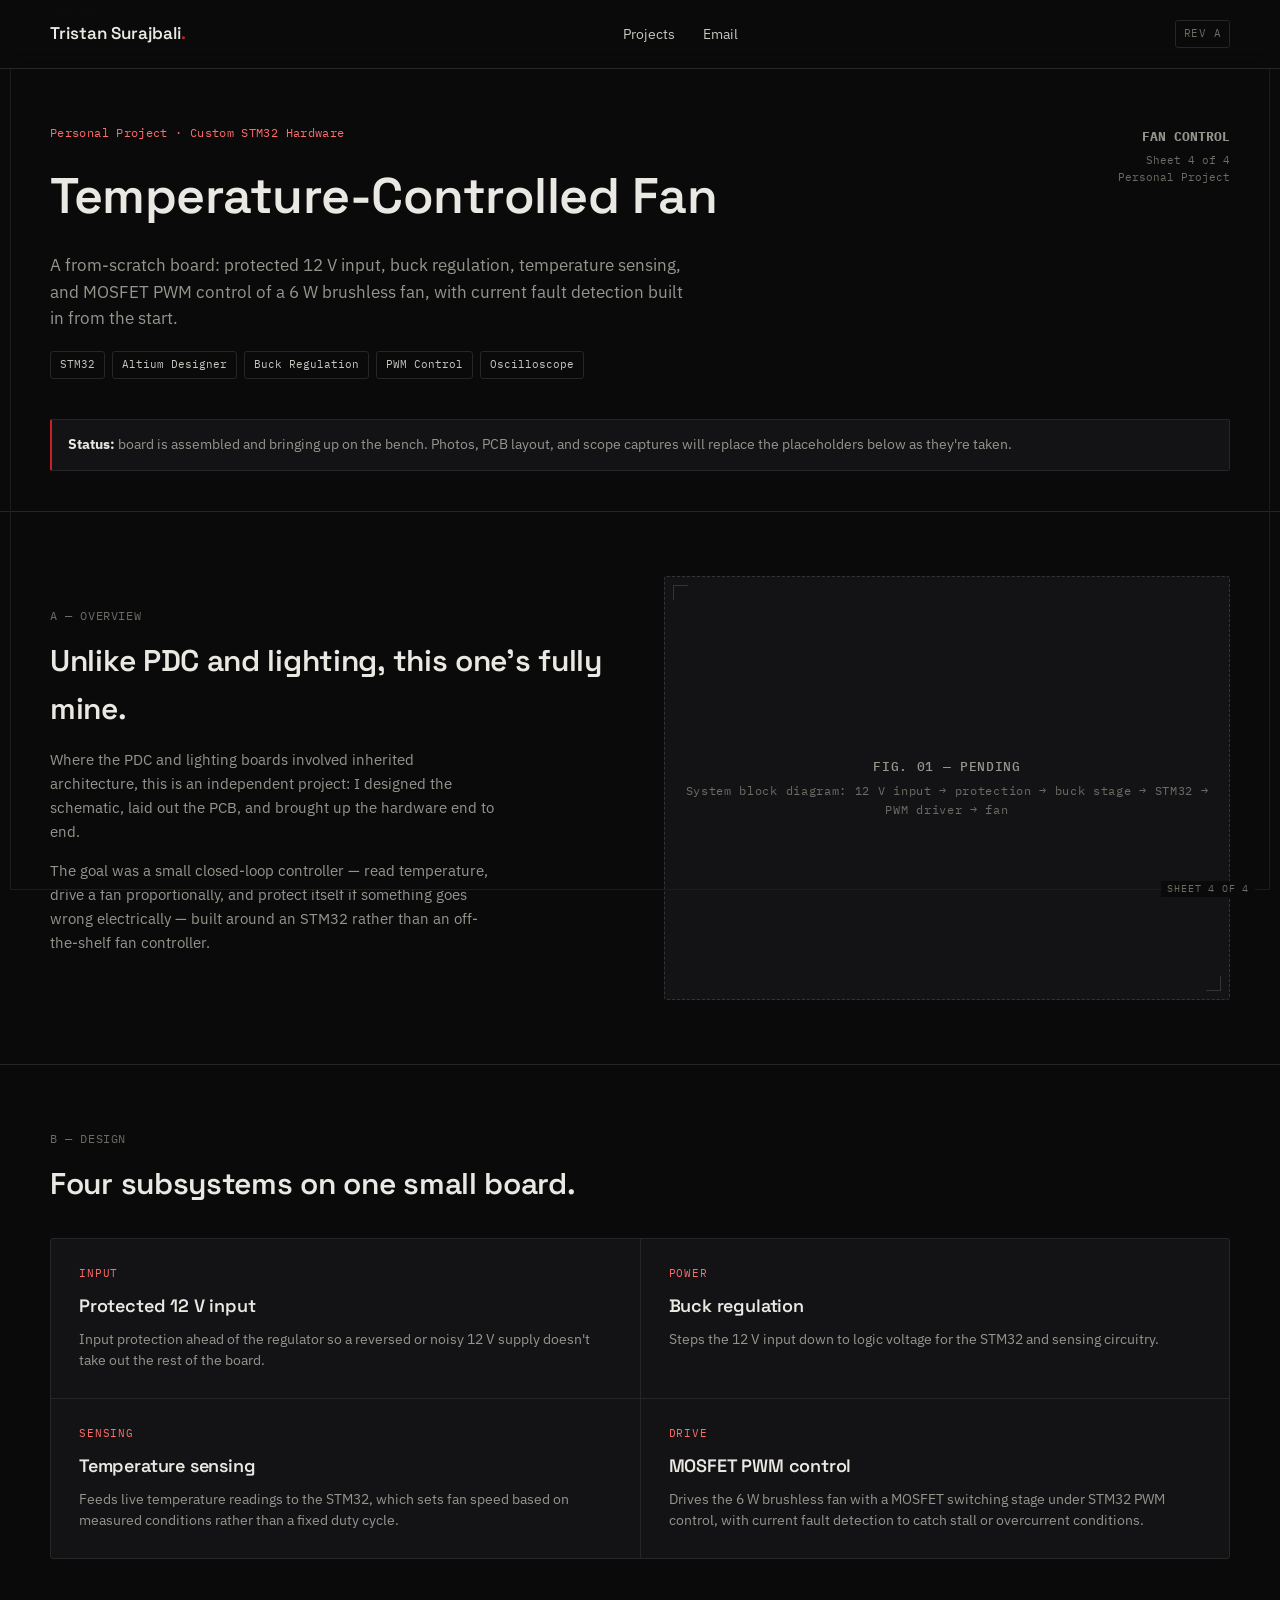
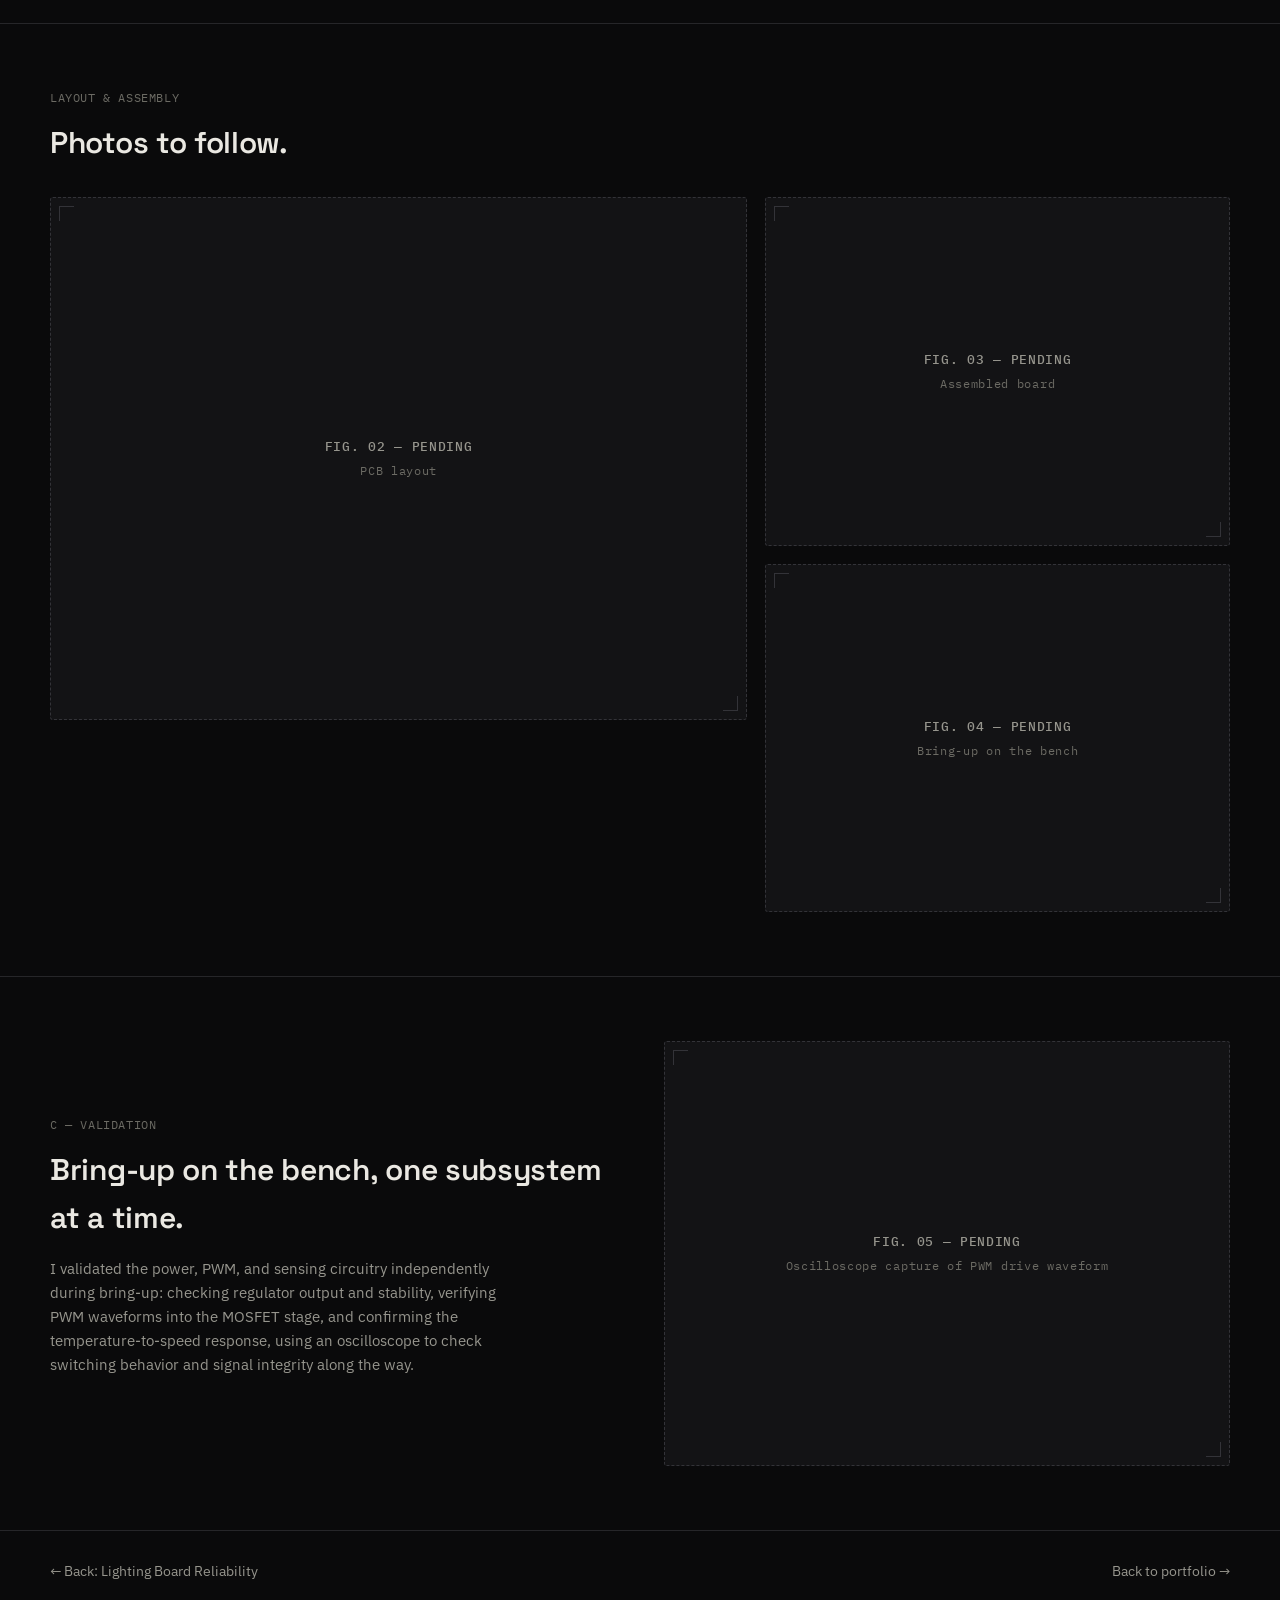
==== fan.html @ f3c8b590 "Add files via upload" ====
<!doctype html>
<html lang="en">
<head>
<meta charset="utf-8" />
<meta name="viewport" content="width=device-width,initial-scale=1" />
<meta name="description" content="Temperature-Controlled Fan — custom STM32 hardware project by Tristan Surajbali." />
<title>Temperature-Controlled Fan | Tristan Surajbali</title>
<link rel="preconnect" href="https://fonts.googleapis.com">
<link rel="preconnect" href="https://fonts.gstatic.com" crossorigin>
<link href="https://fonts.googleapis.com/css2?family=Space+Grotesk:wght@500;600;700&family=IBM+Plex+Sans:wght@400;500;600&family=IBM+Plex+Mono:wght@400;500&display=swap" rel="stylesheet">
<link rel="stylesheet" href="styles.css" />
</head>
<body>
  <div class="sheet-frame"><span class="tick-tl">TS-PORTFOLIO</span><span class="tick-br">SHEET 4 OF 4</span></div>

  <nav class="nav">
    <div class="container nav-inner">
      <a class="brand" href="index.html">Tristan Surajbali<span class="dot">.</span></a>
      <div class="nav-links">
        <a href="index.html#projects">Projects</a>
        <a href="mailto:tsurajbali@wisc.edu">Email</a>
      </div>
      <div class="nav-rev">REV&nbsp;A</div>
    </div>
  </nav>

  <header class="project-hero">
    <div class="container">
      <div class="ph-top">
        <div>
          <div class="ph-eyebrow">Personal Project &middot; Custom STM32 Hardware</div>
          <h1>Temperature-Controlled Fan</h1>
          <p class="lede">A from-scratch board: protected 12&nbsp;V input, buck regulation, temperature sensing, and MOSFET PWM control of a 6&nbsp;W brushless fan, with current fault detection built in from the start.</p>
          <div class="pt-tags" style="margin-top:20px;">
            <span class="chip">STM32</span>
            <span class="chip">Altium Designer</span>
            <span class="chip">Buck Regulation</span>
            <span class="chip">PWM Control</span>
            <span class="chip">Oscilloscope</span>
          </div>
        </div>
        <div class="sheet-tag"><strong>FAN CONTROL</strong>Sheet 4 of 4<br>Personal Project</div>
      </div>
      <div class="notice" style="margin: 0 0 40px;"><strong>Status:</strong> board is assembled and bringing up on the bench. Photos, PCB layout, and scope captures will replace the placeholders below as they're taken.</div>
    </div>
  </header>

  <main>
    <!-- Overview -->
    <section class="pd-section">
      <div class="container pd-grid">
        <div class="pd-copy">
          <div class="pd-num">A &mdash; OVERVIEW</div>
          <h2>Unlike PDC and lighting, this one's fully mine.</h2>
          <p>Where the PDC and lighting boards involved inherited architecture, this is an independent project: I designed the schematic, laid out the PCB, and brought up the hardware end to end.</p>
          <p>The goal was a small closed-loop controller &mdash; read temperature, drive a fan proportionally, and protect itself if something goes wrong electrically &mdash; built around an STM32 rather than an off-the-shelf fan controller.</p>
        </div>
        <div class="pd-figure pending">
          <div class="pending-inner"><strong>FIG. 01 &mdash; PENDING</strong>System block diagram: 12&nbsp;V input &rarr; protection &rarr; buck stage &rarr; STM32 &rarr; PWM driver &rarr; fan</div>
        </div>
      </div>
    </section>

    <!-- Design -->
    <section class="pd-section">
      <div class="container">
        <div class="pd-num">B &mdash; DESIGN</div>
        <h2 style="font-size:clamp(22px,3vw,30px); max-width:640px; margin-bottom:30px;">Four subsystems on one small board.</h2>
        <div class="feature-grid">
          <div class="feature-cell">
            <div class="fc-tag">INPUT</div>
            <h3>Protected 12&nbsp;V input</h3>
            <p>Input protection ahead of the regulator so a reversed or noisy 12&nbsp;V supply doesn't take out the rest of the board.</p>
          </div>
          <div class="feature-cell">
            <div class="fc-tag">POWER</div>
            <h3>Buck regulation</h3>
            <p>Steps the 12&nbsp;V input down to logic voltage for the STM32 and sensing circuitry.</p>
          </div>
          <div class="feature-cell">
            <div class="fc-tag">SENSING</div>
            <h3>Temperature sensing</h3>
            <p>Feeds live temperature readings to the STM32, which sets fan speed based on measured conditions rather than a fixed duty cycle.</p>
          </div>
          <div class="feature-cell">
            <div class="fc-tag">DRIVE</div>
            <h3>MOSFET PWM control</h3>
            <p>Drives the 6&nbsp;W brushless fan with a MOSFET switching stage under STM32 PWM control, with current fault detection to catch stall or overcurrent conditions.</p>
          </div>
        </div>
      </div>
    </section>

    <!-- Layout placeholder gallery -->
    <section class="pd-section">
      <div class="container">
        <div class="pd-num">LAYOUT &amp; ASSEMBLY</div>
        <h2 style="font-size:clamp(22px,3vw,30px); max-width:640px; margin-bottom:30px;">Photos to follow.</h2>
        <div class="gallery">
          <div class="pd-figure pending"><div class="pending-inner"><strong>FIG. 02 &mdash; PENDING</strong>PCB layout</div></div>
          <div class="gallery-stack">
            <div class="pd-figure pending"><div class="pending-inner"><strong>FIG. 03 &mdash; PENDING</strong>Assembled board</div></div>
            <div class="pd-figure pending"><div class="pending-inner"><strong>FIG. 04 &mdash; PENDING</strong>Bring-up on the bench</div></div>
          </div>
        </div>
      </div>
    </section>

    <!-- Validation -->
    <section class="pd-section">
      <div class="container pd-grid reverse">
        <div class="pd-copy">
          <div class="pd-num">C &mdash; VALIDATION</div>
          <h2>Bring-up on the bench, one subsystem at a time.</h2>
          <p>I validated the power, PWM, and sensing circuitry independently during bring-up: checking regulator output and stability, verifying PWM waveforms into the MOSFET stage, and confirming the temperature-to-speed response, using an oscilloscope to check switching behavior and signal integrity along the way.</p>
        </div>
        <div class="pd-figure pending">
          <div class="pending-inner"><strong>FIG. 05 &mdash; PENDING</strong>Oscilloscope capture of PWM drive waveform</div>
        </div>
      </div>
    </section>
  </main>

  <div class="container">
    <div class="pd-nav">
      <a href="lighting.html">&larr; Back: Lighting Board Reliability</a>
      <a href="index.html">Back to portfolio &rarr;</a>
    </div>
  </div>

  <div class="modal" aria-hidden="true"><button aria-label="Close">&times;</button><img alt="" /></div>
  <script src="script.js"></script>
</body>
</html>
---- styles.css ----
/* ==========================================================================
   Tristan Surajbali — EE Portfolio
   Design language: dark technical documentation, borrowing structural
   conventions from real Altium schematic sheets (title blocks, sheet
   numbers, coordinate grids, spec tables) rather than generic SaaS chrome.
   ========================================================================== */

:root {
  --bg: #0a0a0b;
  --panel: #131315;
  --panel-2: #0f0f11;
  --raised: #17181b;
  --ink: #eae8e2;
  --muted: #96958d;
  --muted-2: #6c6b64;
  --line: #262629;
  --line-soft: #1c1c1f;
  --accent: #c8202a;
  --accent-ink: #ff6b6b;
  --accent-dim: rgba(200, 32, 42, 0.12);
  --max: 1180px;
  --gutter: 44px;
  --radius: 3px;
}

* { box-sizing: border-box; }
html { scroll-behavior: smooth; }
body {
  margin: 0;
  background: var(--bg);
  color: var(--ink);
  font-family: "IBM Plex Sans", ui-sans-serif, system-ui, sans-serif;
  line-height: 1.6;
  font-size: 16px;
  -webkit-font-smoothing: antialiased;
}
a { color: inherit; text-decoration: none; }
img { display: block; max-width: 100%; }
::selection { background: var(--accent); color: #fff; }

h1, h2, h3 {
  font-family: "Space Grotesk", "IBM Plex Sans", sans-serif;
  font-weight: 600;
  letter-spacing: -0.01em;
  margin: 0;
}

.mono {
  font-family: "IBM Plex Mono", ui-monospace, monospace;
}

.container { width: min(var(--max), calc(100% - var(--gutter) * 2)); margin: 0 auto; }

:focus-visible { outline: 2px solid var(--accent-ink); outline-offset: 3px; }

/* -------------------------------------------------------------------------
   Sheet frame — thin outer border with coordinate ticks, echoing the
   border/zone markers on a real drawing sheet. Decorative, desktop only.
   ------------------------------------------------------------------------- */
.sheet-frame { display: none; }
@media (min-width: 1000px) {
  .sheet-frame {
    display: block;
    position: fixed;
    inset: 10px;
    border: 1px solid var(--line-soft);
    pointer-events: none;
    z-index: 1;
  }
  .sheet-frame span {
    position: absolute;
    font-family: "IBM Plex Mono", monospace;
    font-size: 10px;
    color: var(--muted-2);
    letter-spacing: 0.08em;
  }
  .sheet-frame .tick-tl { top: -8px; left: 14px; background: var(--bg); padding: 0 6px; }
  .sheet-frame .tick-br { bottom: -8px; right: 14px; background: var(--bg); padding: 0 6px; }
}

/* -------------------------------------------------------------------------
   Nav
   ------------------------------------------------------------------------- */
.nav {
  position: sticky; top: 0; z-index: 40;
  background: rgba(10, 10, 11, 0.9);
  backdrop-filter: blur(10px);
  border-bottom: 1px solid var(--line);
}
.nav-inner { height: 68px; display: flex; align-items: center; justify-content: space-between; gap: 20px; }
.brand { font-family: "Space Grotesk", sans-serif; font-weight: 600; font-size: 17px; }
.brand .dot { color: var(--accent); }
.nav-links { display: flex; align-items: center; gap: 28px; font-size: 14px; color: #c7c6c0; }
.nav-links a { transition: color .15s ease; }
.nav-links a:hover { color: #fff; }
.nav-rev {
  font-family: "IBM Plex Mono", monospace;
  font-size: 11px;
  color: var(--muted-2);
  border: 1px solid var(--line);
  padding: 4px 8px;
  border-radius: var(--radius);
  letter-spacing: 0.04em;
}

/* -------------------------------------------------------------------------
   Hero — figure-box treatment instead of full-bleed gradient photo
   ------------------------------------------------------------------------- */
.hero { padding: 64px 0 0; border-bottom: 1px solid var(--line); position: relative; }
.hero-grid { display: grid; grid-template-columns: 1.05fr 0.95fr; gap: 56px; align-items: center; padding-bottom: 56px; }
.kicker {
  font-family: "IBM Plex Mono", monospace;
  font-size: 12.5px;
  color: var(--accent-ink);
  letter-spacing: 0.03em;
  margin-bottom: 18px;
}
.kicker span { color: var(--muted-2); }
.hero h1 { font-size: clamp(38px, 4.6vw, 58px); line-height: 1.05; margin-bottom: 20px; }
.hero-lede { color: var(--muted); font-size: 17px; max-width: 480px; margin: 0 0 30px; }
.actions { display: flex; flex-wrap: wrap; gap: 10px; }
.btn {
  display: inline-flex; align-items: center; gap: 8px;
  padding: 11px 18px; font-size: 13.5px; font-weight: 500;
  border: 1px solid var(--line); border-radius: var(--radius);
  background: transparent; color: var(--ink);
  transition: border-color .15s ease, background .15s ease;
  font-family: "IBM Plex Sans", sans-serif;
}
.btn:hover { border-color: #45454a; background: var(--raised); }
.btn.primary { background: var(--ink); color: #0a0a0b; border-color: var(--ink); }
.btn.primary:hover { background: #fff; border-color: #fff; }
.btn.accent { border-color: rgba(200,32,42,0.5); color: var(--accent-ink); }
.btn.accent:hover { background: var(--accent-dim); border-color: var(--accent); }

.figure-box { border: 1px solid var(--line); border-radius: var(--radius); overflow: hidden; background: var(--panel); }
.figure-box img { width: 100%; height: 100%; object-fit: cover; aspect-ratio: 4/5; }
.figure-cap {
  display: flex; justify-content: space-between; gap: 12px;
  padding: 10px 14px; border-top: 1px solid var(--line);
  font-family: "IBM Plex Mono", monospace; font-size: 11px; color: var(--muted-2);
}

/* Title-block strip — mirrors the title block on the schematic sheets */
.titleblock {
  border-top: 1px solid var(--line);
  display: grid;
  grid-template-columns: repeat(4, 1fr);
}
.tb-cell { padding: 20px var(--gutter); border-right: 1px solid var(--line); }
.tb-cell:last-child { border-right: none; }
.tb-label {
  font-family: "IBM Plex Mono", monospace; font-size: 10.5px;
  color: var(--muted-2); letter-spacing: 0.09em; text-transform: uppercase;
  margin-bottom: 6px;
}
.tb-value { font-size: 14.5px; color: var(--ink); }
.tb-value a:hover { color: var(--accent-ink); }

/* -------------------------------------------------------------------------
   Sections
   ------------------------------------------------------------------------- */
.section { padding: 88px 0; border-bottom: 1px solid var(--line); }
.section:last-of-type { border-bottom: none; }
.section-head { display: flex; justify-content: space-between; align-items: end; gap: 28px; margin-bottom: 40px; }
.section-head h2 { font-size: clamp(26px, 3vw, 34px); }
.section-head p { color: var(--muted); max-width: 480px; margin: 0; font-size: 15px; }
.section-num {
  font-family: "IBM Plex Mono", monospace; color: var(--muted-2); font-size: 13px;
}

/* Featured project tiles — large imagery, minimal chrome */
.project-list { display: grid; gap: 20px; }
.project-tile {
  display: grid; grid-template-columns: 1.15fr 1fr;
  border: 1px solid var(--line); border-radius: var(--radius);
  overflow: hidden; background: var(--panel);
  transition: border-color .18s ease;
}
.project-tile:hover { border-color: #3a3a3f; }
.project-tile:nth-child(even) { grid-template-columns: 1fr 1.15fr; }
.project-tile:nth-child(even) .pt-media { order: 2; }
.pt-media { overflow: hidden; background: #0c0c0d; }
.pt-media img { width: 100%; height: 100%; object-fit: cover; min-height: 280px; transition: transform .6s ease; }
.project-tile:hover .pt-media img { transform: scale(1.03); }
.pt-body { padding: 38px 40px; display: flex; flex-direction: column; justify-content: center; }
.pt-sheet { font-family: "IBM Plex Mono", monospace; font-size: 11.5px; color: var(--accent-ink); letter-spacing: 0.06em; margin-bottom: 12px; }
.pt-body h3 { font-size: 25px; margin-bottom: 10px; }
.pt-body p { color: var(--muted); margin: 0 0 20px; font-size: 14.5px; }
.pt-tags { display: flex; flex-wrap: wrap; gap: 7px; }
.chip {
  font-family: "IBM Plex Mono", monospace; font-size: 11px; color: #c7c6c0;
  border: 1px solid var(--line); padding: 4px 9px; border-radius: var(--radius);
}

/* Spec table — replaces generic stat cards */
.spec-table { border-top: 1px solid var(--line); }
.spec-row {
  display: grid; grid-template-columns: 1fr auto;
  padding: 16px 0; border-bottom: 1px solid var(--line);
  align-items: baseline; gap: 20px;
}
.spec-row .param { color: var(--muted); font-size: 14.5px; }
.spec-row .val { font-family: "IBM Plex Mono", monospace; font-size: 15.5px; color: var(--ink); text-align: right; white-space: nowrap; }
.spec-head {
  display: grid; grid-template-columns: 1fr auto; padding-bottom: 10px;
  font-family: "IBM Plex Mono", monospace; font-size: 10.5px; color: var(--muted-2);
  letter-spacing: 0.09em; text-transform: uppercase; gap: 20px;
}

/* Experience — revision-history log */
.rev-log { border-top: 1px solid var(--line); }
.rev-head {
  display: grid; grid-template-columns: 90px 1fr; gap: 24px; padding-bottom: 10px;
  font-family: "IBM Plex Mono", monospace; font-size: 10.5px; color: var(--muted-2);
  letter-spacing: 0.09em; text-transform: uppercase;
}
.rev-row { display: grid; grid-template-columns: 90px 1fr; gap: 24px; padding: 26px 0; border-bottom: 1px solid var(--line); }
.rev-tag { font-family: "IBM Plex Mono", monospace; color: var(--accent-ink); font-size: 13px; padding-top: 3px; }
.rev-when { display: block; color: var(--muted-2); font-size: 11.5px; margin-top: 4px; }
.rev-row h3 { font-size: 19px; margin-bottom: 3px; }
.rev-org { color: var(--muted); font-size: 13.5px; margin-bottom: 12px; }
.rev-row ul { margin: 0; padding-left: 18px; color: var(--muted); font-size: 14px; }
.rev-row li { margin-bottom: 6px; }
.rev-row li::marker { color: var(--muted-2); }

/* About + skills */
.two-col { display: grid; grid-template-columns: 1fr 1fr; gap: 56px; align-items: start; }
.copy h2 { font-size: clamp(24px, 3vw, 32px); margin-bottom: 16px; }
.copy p { color: var(--muted); font-size: 15px; max-width: 46ch; }
.copy p + p { margin-top: 14px; }

.skills-grid { display: grid; grid-template-columns: repeat(3, 1fr); gap: 40px; }
.skill-group h3 {
  font-family: "IBM Plex Mono", monospace; font-size: 11px; text-transform: uppercase;
  letter-spacing: 0.09em; color: var(--muted-2); font-weight: 500; margin-bottom: 14px;
  padding-bottom: 10px; border-bottom: 1px solid var(--line);
}
.skill-group ul { list-style: none; margin: 0; padding: 0; }
.skill-group li {
  font-size: 14.5px; color: var(--ink); padding: 8px 0; border-bottom: 1px solid var(--line-soft);
  display: flex; align-items: center; gap: 10px;
}
.skill-group li::before { content: ""; width: 5px; height: 5px; background: var(--accent); border-radius: 1px; flex-shrink: 0; }

/* Leadership — intentionally quieter than Experience: no rev tags, no
   bullet lists, just enough to signal well-roundedness without competing
   with the technical content above it. */
.leadership-grid { display: grid; grid-template-columns: 1fr 1fr; gap: 32px; border-top: 1px solid var(--line); padding-top: 28px; }
.leadership-item h3 { font-size: 15.5px; margin-bottom: 4px; }
.leadership-item .l-org { font-family: "IBM Plex Mono", monospace; font-size: 11px; color: var(--muted-2); margin-bottom: 10px; }
.leadership-item p { color: var(--muted); font-size: 13.5px; margin: 0; max-width: 46ch; }

/* Education line within the title block value */
.tb-sub { display: block; color: var(--muted-2); font-size: 12px; margin-top: 6px; line-height: 1.5; }

/* Footer */
.footer { padding: 40px 0 56px; }
.footer-inner { display: flex; justify-content: space-between; align-items: center; gap: 20px; flex-wrap: wrap; }
.footer-links { display: flex; gap: 22px; font-size: 13.5px; color: var(--muted); }
.footer-links a:hover { color: var(--ink); }
.footer-meta { font-family: "IBM Plex Mono", monospace; font-size: 11px; color: var(--muted-2); }

/* -------------------------------------------------------------------------
   Project detail pages
   ------------------------------------------------------------------------- */
.project-hero { padding: 54px 0 0; border-bottom: 1px solid var(--line); }
.ph-top { display: flex; justify-content: space-between; align-items: start; gap: 24px; padding-bottom: 40px; }
.ph-eyebrow { font-family: "IBM Plex Mono", monospace; font-size: 12px; color: var(--accent-ink); margin-bottom: 14px; letter-spacing: 0.03em; }
.project-hero h1 { font-size: clamp(32px, 4.4vw, 50px); margin-bottom: 16px; max-width: 800px; }
.project-hero .lede { color: var(--muted); font-size: 16.5px; max-width: 640px; margin: 0 0 20px; }
.sheet-tag { font-family: "IBM Plex Mono", monospace; font-size: 11px; color: var(--muted-2); text-align: right; white-space: nowrap; padding-top: 4px; }
.sheet-tag strong { display: block; color: var(--muted); font-size: 13px; margin-bottom: 4px; }

.ownership-split { display: grid; grid-template-columns: 1fr 1fr; border: 1px solid var(--line); border-radius: var(--radius); overflow: hidden; margin-top: 40px; }
.own-col { padding: 26px 28px; }
.own-col + .own-col { border-left: 1px solid var(--line); }
.own-col.mine { background: var(--accent-dim); }
.own-label { font-family: "IBM Plex Mono", monospace; font-size: 10.5px; text-transform: uppercase; letter-spacing: 0.09em; margin-bottom: 14px; color: var(--muted-2); }
.own-col.mine .own-label { color: var(--accent-ink); }
.own-col ul { margin: 0; padding-left: 18px; font-size: 14px; color: var(--ink); }
.own-col.inherited ul { color: var(--muted); }
.own-col li { margin-bottom: 8px; }

.pd-section { padding: 64px 0; border-bottom: 1px solid var(--line); }
.pd-num { font-family: "IBM Plex Mono", monospace; color: var(--muted-2); font-size: 12px; letter-spacing: 0.05em; margin-bottom: 12px; }
.pd-grid { display: grid; grid-template-columns: 1fr 1fr; gap: 48px; align-items: center; }
.pd-grid.reverse .pd-figure { order: 2; }
.pd-copy h2 { font-size: clamp(22px, 3vw, 30px); margin-bottom: 14px; }
.pd-copy p { color: var(--muted); font-size: 15px; max-width: 50ch; }
.pd-copy p + p { margin-top: 12px; }
.notice {
  margin-top: 18px; padding: 14px 16px; border: 1px solid var(--line);
  border-left: 2px solid var(--accent); border-radius: 2px;
  font-size: 13.5px; color: var(--muted); background: var(--panel);
}
.notice strong { color: var(--ink); }

.pd-figure { border: 1px solid var(--line); border-radius: var(--radius); overflow: hidden; background: #f4f1ea; }
.pd-figure.dark { background: #0d0d0e; }
.pd-figure img { width: 100%; height: auto; cursor: zoom-in; display: block; }
.pd-caption {
  padding: 10px 14px; font-family: "IBM Plex Mono", monospace; font-size: 11px;
  color: var(--muted-2); border-top: 1px solid var(--line); background: var(--panel);
}

.feature-grid { display: grid; grid-template-columns: repeat(2, 1fr); gap: 1px; background: var(--line); border: 1px solid var(--line); border-radius: var(--radius); overflow: hidden; }
.feature-cell { background: var(--panel); padding: 26px 28px; }
.feature-cell .fc-tag { font-family: "IBM Plex Mono", monospace; font-size: 10.5px; color: var(--accent-ink); letter-spacing: 0.08em; margin-bottom: 10px; }
.feature-cell h3 { font-size: 18px; margin-bottom: 8px; }
.feature-cell p { margin: 0; color: var(--muted); font-size: 13.5px; }

.gallery { display: grid; grid-template-columns: 1.2fr 0.8fr; gap: 18px; }
.gallery-stack { display: grid; gap: 18px; }
.gallery .pd-figure img { height: 100%; object-fit: cover; }

.timeline { display: grid; grid-template-columns: repeat(4, 1fr); gap: 1px; background: var(--line); border: 1px solid var(--line); border-radius: var(--radius); overflow: hidden; counter-reset: step; }
.tl-step { background: var(--panel); padding: 22px 20px; }
.tl-step::before {
  counter-increment: step; content: "0" counter(step);
  display: block; font-family: "IBM Plex Mono", monospace; color: var(--accent-ink);
  font-size: 11px; letter-spacing: 0.08em; margin-bottom: 10px;
}
.tl-step h3 { font-size: 15.5px; margin-bottom: 6px; }
.tl-step p { margin: 0; color: var(--muted); font-size: 12.5px; }

.result-band { padding: 60px 0; }
.result-grid { display: grid; grid-template-columns: 1fr 1fr; gap: 48px; align-items: center; }

.pd-nav { display: flex; justify-content: space-between; padding: 30px 0; }
.pd-nav a { font-size: 13.5px; color: var(--muted); }
.pd-nav a:hover { color: var(--ink); }

/* Placeholder figures — used where a photo/schematic hasn't been captured yet.
   Kept in the same drafting language (corner ticks, mono caption) rather
   than a generic broken-looking empty box. */
.pd-figure.pending {
  background: var(--panel);
  border-style: dashed;
  border-color: #333338;
  min-height: 220px;
  display: flex;
  align-items: center;
  justify-content: center;
  position: relative;
  aspect-ratio: 4/3;
}
.pd-figure.pending .pending-inner {
  text-align: center;
  color: var(--muted-2);
  font-family: "IBM Plex Mono", monospace;
  font-size: 11.5px;
  letter-spacing: 0.06em;
  padding: 20px;
}
.pd-figure.pending .pending-inner strong {
  display: block;
  color: var(--muted);
  font-size: 12.5px;
  margin-bottom: 6px;
  font-weight: 500;
}
.pd-figure.pending::before,
.pd-figure.pending::after {
  content: "";
  position: absolute;
  width: 14px; height: 14px;
  border: 1px solid #333338;
}
.pd-figure.pending::before { top: 8px; left: 8px; border-right: none; border-bottom: none; }
.pd-figure.pending::after { bottom: 8px; right: 8px; border-left: none; border-top: none; }

.pt-media.pending {
  background: var(--panel);
  border-style: dashed;
  border-right: 1px dashed #333338;
  display: flex;
  align-items: center;
  justify-content: center;
  min-height: 280px;
}
.pt-media.pending .pending-inner {
  text-align: center;
  color: var(--muted-2);
  font-family: "IBM Plex Mono", monospace;
  font-size: 11px;
  letter-spacing: 0.06em;
  padding: 20px;
}
.pt-media.pending .pending-inner strong {
  display: block;
  color: var(--muted);
  font-size: 12.5px;
  margin-bottom: 6px;
  font-weight: 500;
}

/* Zoom modal */
.modal { position: fixed; inset: 0; z-index: 100; display: none; place-items: center; background: rgba(6,6,7,0.94); padding: 24px; }
.modal.open { display: grid; }
.modal img { max-width: min(1400px, 94vw); max-height: 90vh; object-fit: contain; border: 1px solid var(--line); }
.modal button {
  position: absolute; top: 20px; right: 24px; width: 40px; height: 40px;
  border-radius: 999px; border: 1px solid #333; background: #131315; color: var(--ink);
  font-size: 20px; cursor: pointer; font-family: "IBM Plex Sans", sans-serif;
}
.modal button:hover { border-color: var(--accent-ink); color: var(--accent-ink); }

/* -------------------------------------------------------------------------
   Responsive
   ------------------------------------------------------------------------- */
@media (max-width: 980px) {
  .hero-grid { grid-template-columns: 1fr; gap: 32px; }
  .figure-box img { aspect-ratio: 16/10; }
  .titleblock { grid-template-columns: repeat(2, 1fr); }
  .tb-cell:nth-child(2) { border-right: none; }
  .tb-cell:nth-child(n+3) { border-top: 1px solid var(--line); }
  .project-tile, .project-tile:nth-child(even) { grid-template-columns: 1fr; }
  .project-tile:nth-child(even) .pt-media { order: 0; }
  .pt-body { padding: 28px 26px; }
  .two-col, .pd-grid, .result-grid, .leadership-grid { grid-template-columns: 1fr; gap: 24px; }
  .pd-grid.reverse .pd-figure { order: 0; }
  .skills-grid { grid-template-columns: repeat(2, 1fr); gap: 28px; }
  .feature-grid { grid-template-columns: 1fr; }
  .timeline { grid-template-columns: repeat(2, 1fr); }
  .gallery { grid-template-columns: 1fr; }
  .ownership-split { grid-template-columns: 1fr; }
  .own-col + .own-col { border-left: none; border-top: 1px solid var(--line); }
  .ph-top { flex-direction: column; }
  .sheet-tag { text-align: left; }
}
@media (max-width: 640px) {
  :root { --gutter: 22px; }
  .nav-links a:not(:last-child) { display: none; }
  .section { padding: 60px 0; }
  .section-head { display: block; }
  .section-head p { margin-top: 10px; }
  .titleblock { grid-template-columns: 1fr; }
  .tb-cell { border-right: none !important; border-top: 1px solid var(--line); }
  .tb-cell:first-child { border-top: none; }
  .skills-grid { grid-template-columns: 1fr; }
  .rev-head { display: none; }
  .rev-row { grid-template-columns: 1fr; gap: 6px; }
  .timeline { grid-template-columns: 1fr; }
  .footer-inner { flex-direction: column; align-items: flex-start; }
}

@media (prefers-reduced-motion: reduce) {
  * { transition: none !important; animation: none !important; }
}
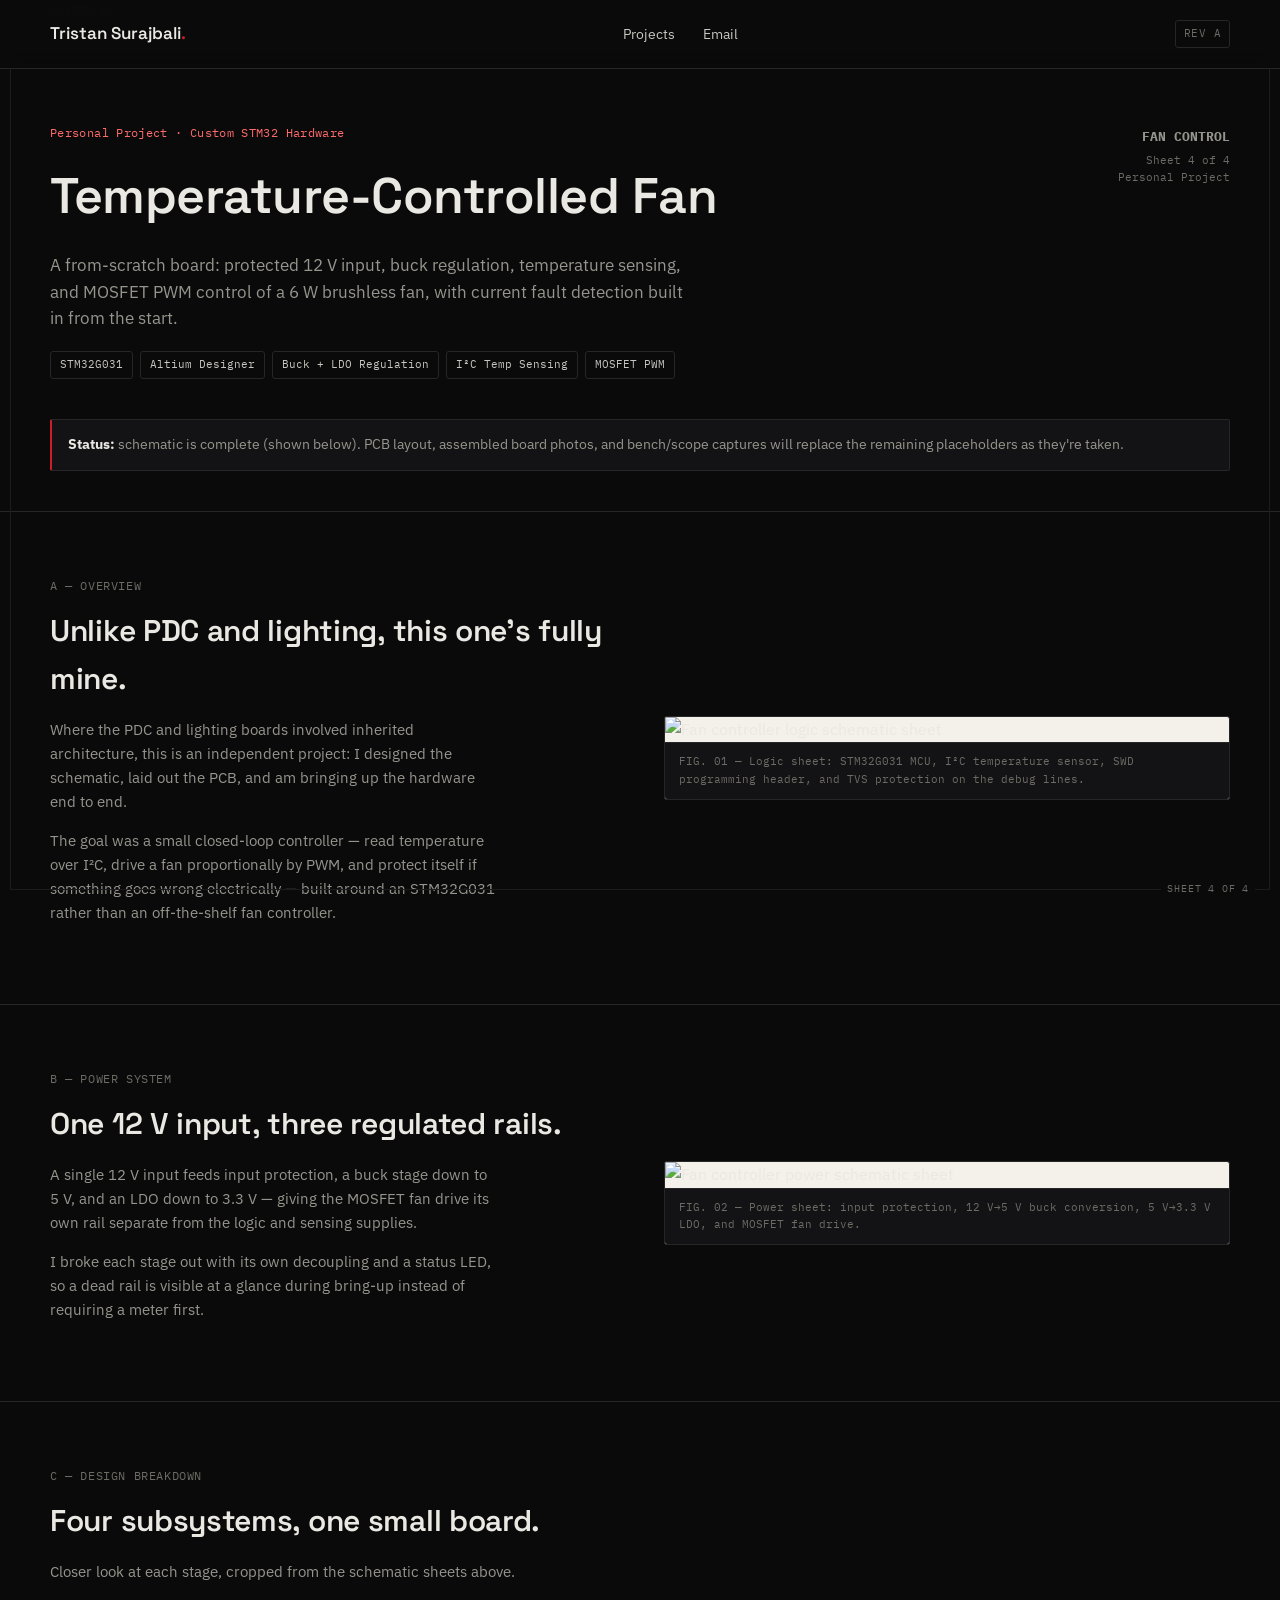
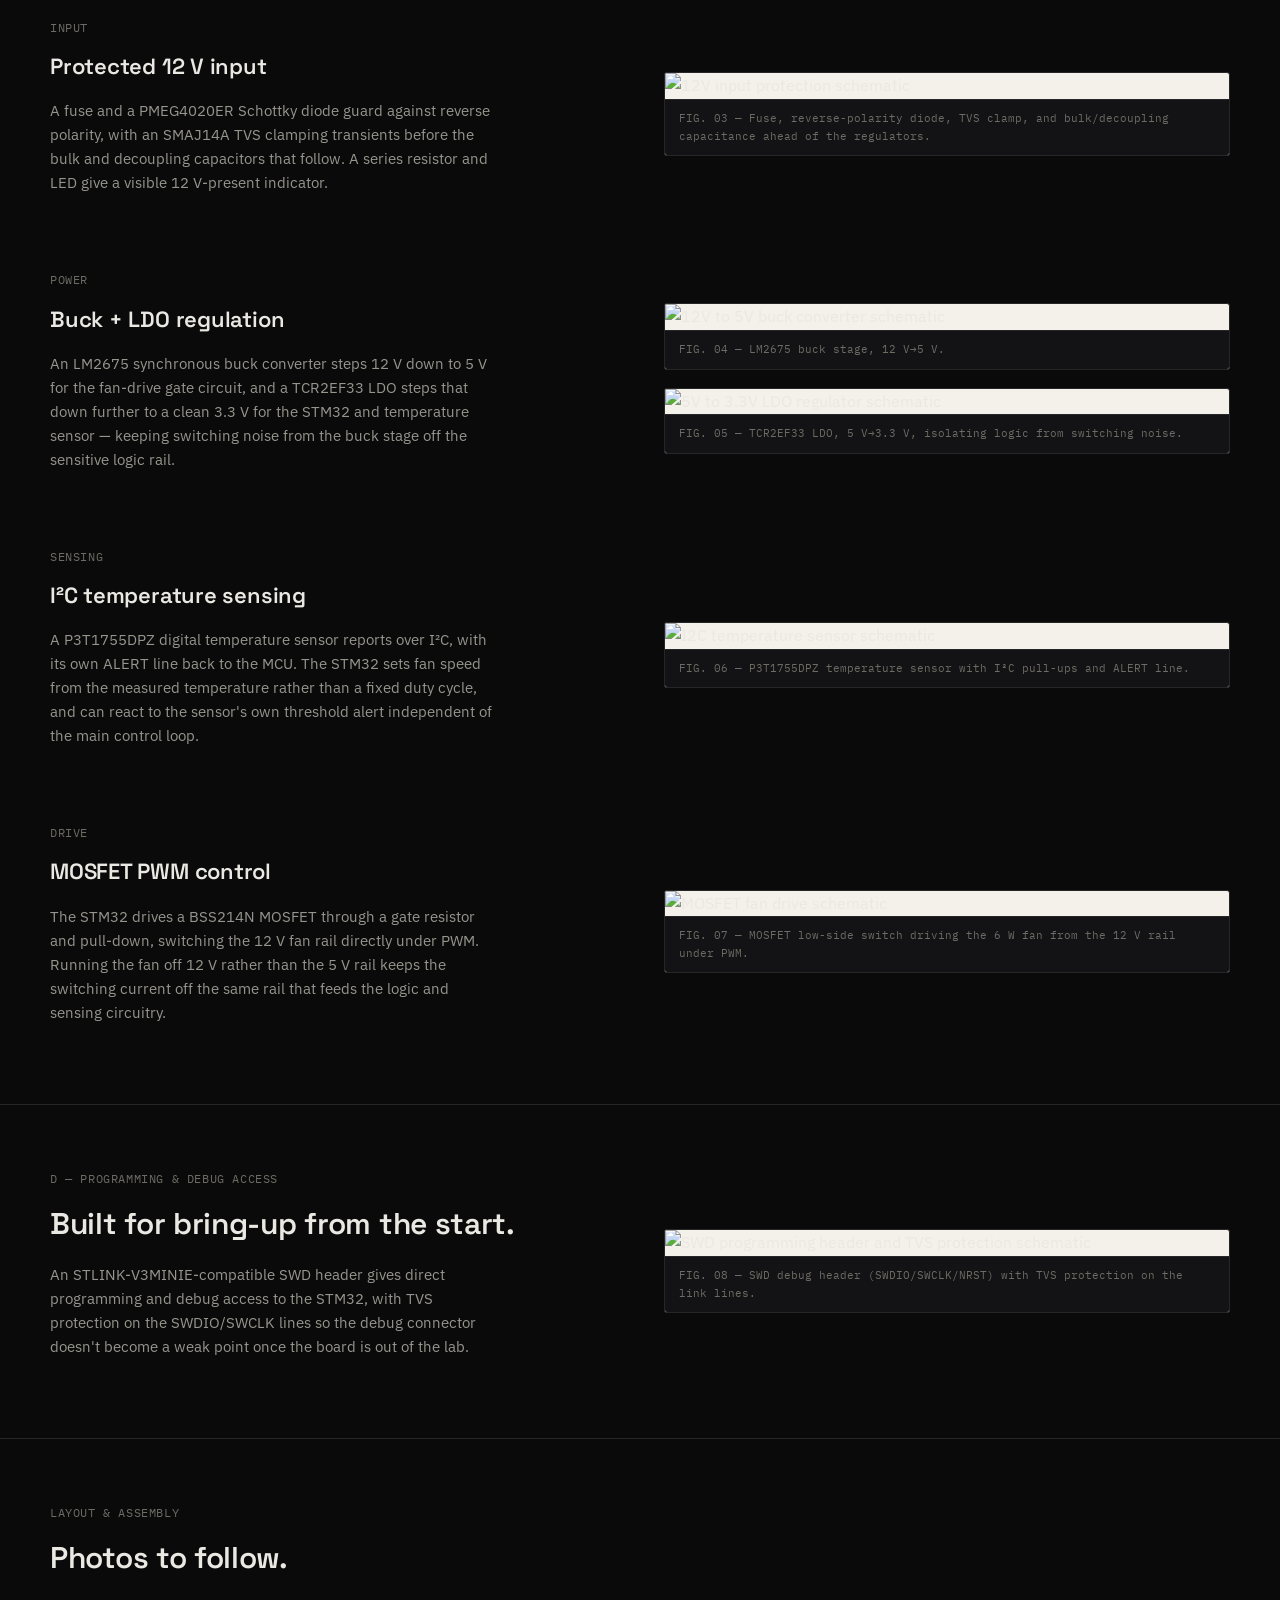
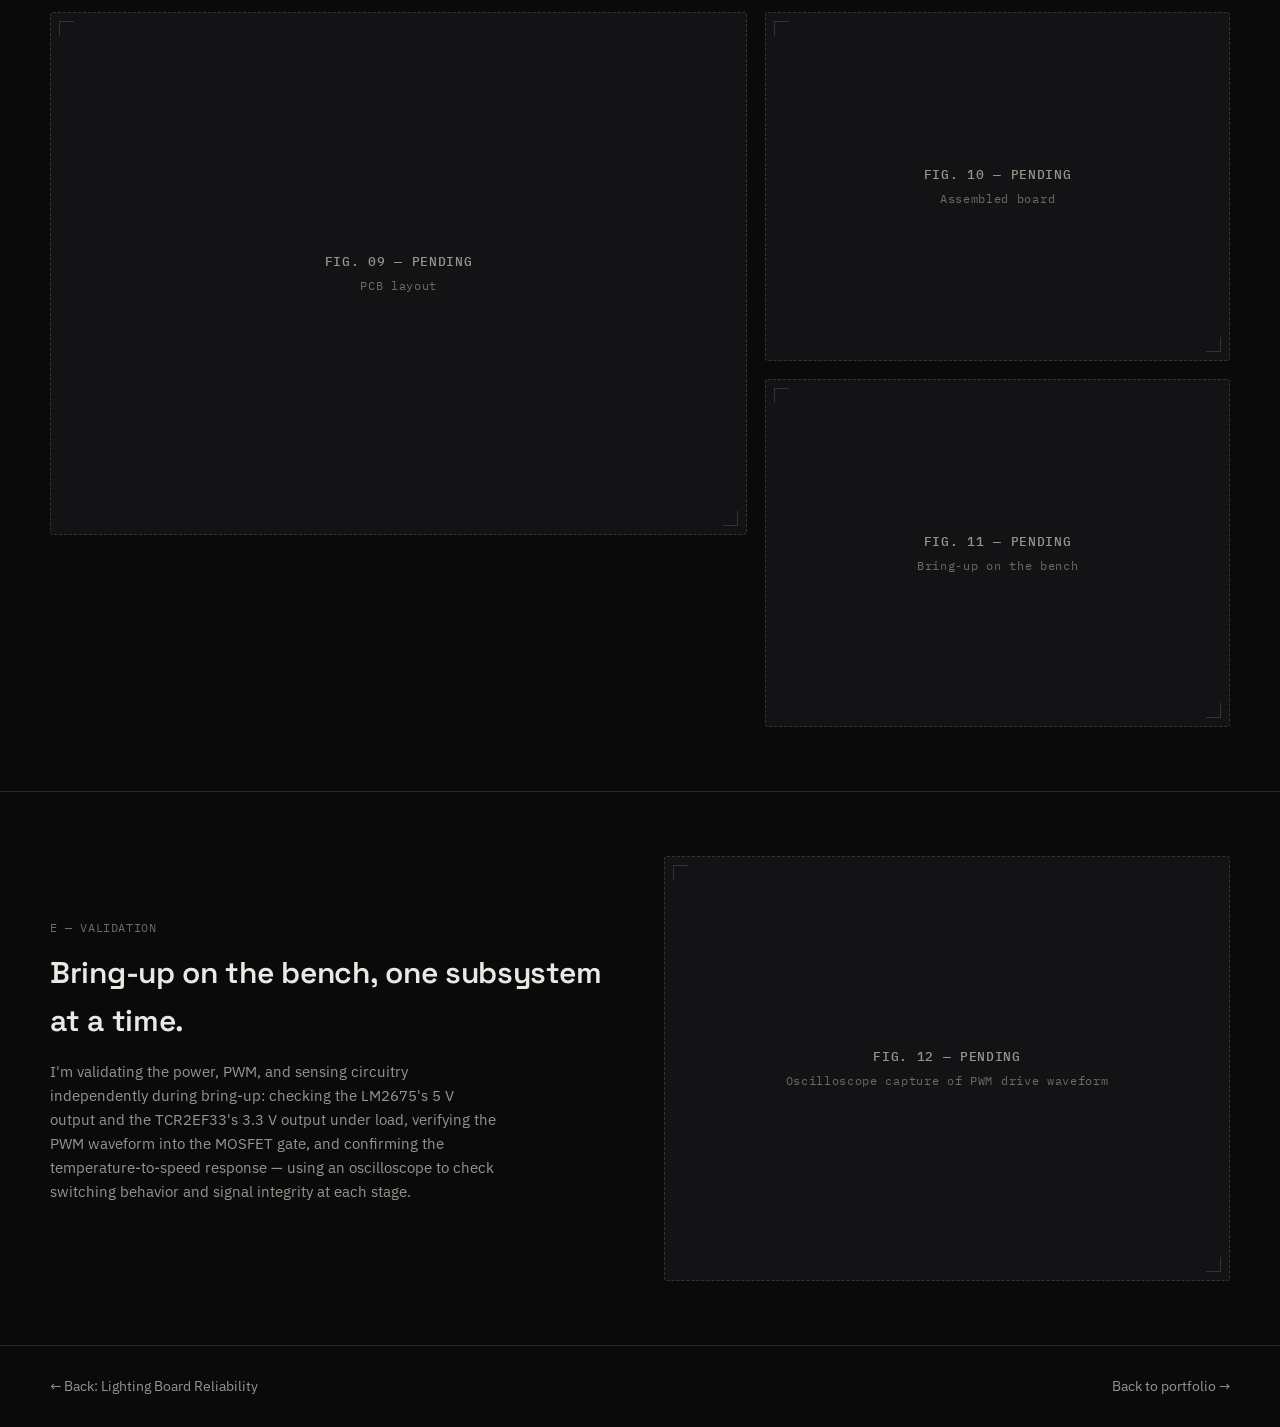
==== commit b1be56f5: "Add files via upload" ====
--- a/fan.html
+++ b/fan.html
@@ -32,16 +32,16 @@
           <h1>Temperature-Controlled Fan</h1>
           <p class="lede">A from-scratch board: protected 12&nbsp;V input, buck regulation, temperature sensing, and MOSFET PWM control of a 6&nbsp;W brushless fan, with current fault detection built in from the start.</p>
           <div class="pt-tags" style="margin-top:20px;">
-            <span class="chip">STM32</span>
+            <span class="chip">STM32G031</span>
             <span class="chip">Altium Designer</span>
-            <span class="chip">Buck Regulation</span>
-            <span class="chip">PWM Control</span>
-            <span class="chip">Oscilloscope</span>
+            <span class="chip">Buck + LDO Regulation</span>
+            <span class="chip">I&sup2;C Temp Sensing</span>
+            <span class="chip">MOSFET PWM</span>
           </div>
         </div>
         <div class="sheet-tag"><strong>FAN CONTROL</strong>Sheet 4 of 4<br>Personal Project</div>
       </div>
-      <div class="notice" style="margin: 0 0 40px;"><strong>Status:</strong> board is assembled and bringing up on the bench. Photos, PCB layout, and scope captures will replace the placeholders below as they're taken.</div>
+      <div class="notice" style="margin: 0 0 40px;"><strong>Status:</strong> schematic is complete (shown below). PCB layout, assembled board photos, and bench/scope captures will replace the remaining placeholders as they're taken.</div>
     </div>
   </header>
 
@@ -52,41 +52,106 @@
         <div class="pd-copy">
           <div class="pd-num">A &mdash; OVERVIEW</div>
           <h2>Unlike PDC and lighting, this one's fully mine.</h2>
-          <p>Where the PDC and lighting boards involved inherited architecture, this is an independent project: I designed the schematic, laid out the PCB, and brought up the hardware end to end.</p>
-          <p>The goal was a small closed-loop controller &mdash; read temperature, drive a fan proportionally, and protect itself if something goes wrong electrically &mdash; built around an STM32 rather than an off-the-shelf fan controller.</p>
+          <p>Where the PDC and lighting boards involved inherited architecture, this is an independent project: I designed the schematic, laid out the PCB, and am bringing up the hardware end to end.</p>
+          <p>The goal was a small closed-loop controller &mdash; read temperature over I&sup2;C, drive a fan proportionally by PWM, and protect itself if something goes wrong electrically &mdash; built around an STM32G031 rather than an off-the-shelf fan controller.</p>
         </div>
-        <div class="pd-figure pending">
-          <div class="pending-inner"><strong>FIG. 01 &mdash; PENDING</strong>System block diagram: 12&nbsp;V input &rarr; protection &rarr; buck stage &rarr; STM32 &rarr; PWM driver &rarr; fan</div>
+        <div class="pd-figure">
+          <img data-zoom src="assets/fan-logic-sheet.png" alt="Fan controller logic schematic sheet" />
+          <div class="pd-caption">FIG. 01 &mdash; Logic sheet: STM32G031 MCU, I&sup2;C temperature sensor, SWD programming header, and TVS protection on the debug lines.</div>
         </div>
       </div>
     </section>
 
-    <!-- Design -->
+    <!-- Power system overview -->
+    <section class="pd-section">
+      <div class="container pd-grid reverse">
+        <div class="pd-copy">
+          <div class="pd-num">B &mdash; POWER SYSTEM</div>
+          <h2>One 12&nbsp;V input, three regulated rails.</h2>
+          <p>A single 12&nbsp;V input feeds input protection, a buck stage down to 5&nbsp;V, and an LDO down to 3.3&nbsp;V &mdash; giving the MOSFET fan drive its own rail separate from the logic and sensing supplies.</p>
+          <p>I broke each stage out with its own decoupling and a status LED, so a dead rail is visible at a glance during bring-up instead of requiring a meter first.</p>
+        </div>
+        <div class="pd-figure">
+          <img data-zoom src="assets/fan-power-sheet.png" alt="Fan controller power schematic sheet" />
+          <div class="pd-caption">FIG. 02 &mdash; Power sheet: input protection, 12&nbsp;V&rarr;5&nbsp;V buck conversion, 5&nbsp;V&rarr;3.3&nbsp;V LDO, and MOSFET fan drive.</div>
+        </div>
+      </div>
+    </section>
+
+    <!-- Design breakdown -->
     <section class="pd-section">
       <div class="container">
-        <div class="pd-num">B &mdash; DESIGN</div>
-        <h2 style="font-size:clamp(22px,3vw,30px); max-width:640px; margin-bottom:30px;">Four subsystems on one small board.</h2>
-        <div class="feature-grid">
-          <div class="feature-cell">
-            <div class="fc-tag">INPUT</div>
-            <h3>Protected 12&nbsp;V input</h3>
-            <p>Input protection ahead of the regulator so a reversed or noisy 12&nbsp;V supply doesn't take out the rest of the board.</p>
+        <div class="pd-num">C &mdash; DESIGN BREAKDOWN</div>
+        <h2 style="font-size:clamp(22px,3vw,30px); max-width:640px; margin-bottom:10px;">Four subsystems, one small board.</h2>
+        <p style="color:var(--muted); max-width:60ch; font-size:15px; margin-bottom:10px;">Closer look at each stage, cropped from the schematic sheets above.</p>
+      </div>
+
+      <div class="container pd-grid" style="margin-top:34px;">
+        <div class="pd-copy">
+          <div class="pd-num">INPUT</div>
+          <h2 style="font-size:22px;">Protected 12&nbsp;V input</h2>
+          <p>A fuse and a PMEG4020ER Schottky diode guard against reverse polarity, with an SMAJ14A TVS clamping transients before the bulk and decoupling capacitors that follow. A series resistor and LED give a visible 12&nbsp;V-present indicator.</p>
+        </div>
+        <div class="pd-figure">
+          <img data-zoom src="assets/fan-input-protection.png" alt="12V input protection schematic" />
+          <div class="pd-caption">FIG. 03 &mdash; Fuse, reverse-polarity diode, TVS clamp, and bulk/decoupling capacitance ahead of the regulators.</div>
+        </div>
+      </div>
+
+      <div class="container pd-grid reverse" style="margin-top:60px;">
+        <div class="pd-copy">
+          <div class="pd-num">POWER</div>
+          <h2 style="font-size:22px;">Buck + LDO regulation</h2>
+          <p>An LM2675 synchronous buck converter steps 12&nbsp;V down to 5&nbsp;V for the fan-drive gate circuit, and a TCR2EF33 LDO steps that down further to a clean 3.3&nbsp;V for the STM32 and temperature sensor &mdash; keeping switching noise from the buck stage off the sensitive logic rail.</p>
+        </div>
+        <div class="gallery-stack">
+          <div class="pd-figure">
+            <img data-zoom src="assets/fan-buck-converter.png" alt="12V to 5V buck converter schematic" />
+            <div class="pd-caption">FIG. 04 &mdash; LM2675 buck stage, 12&nbsp;V&rarr;5&nbsp;V.</div>
           </div>
-          <div class="feature-cell">
-            <div class="fc-tag">POWER</div>
-            <h3>Buck regulation</h3>
-            <p>Steps the 12&nbsp;V input down to logic voltage for the STM32 and sensing circuitry.</p>
+          <div class="pd-figure">
+            <img data-zoom src="assets/fan-ldo.png" alt="5V to 3.3V LDO regulator schematic" />
+            <div class="pd-caption">FIG. 05 &mdash; TCR2EF33 LDO, 5&nbsp;V&rarr;3.3&nbsp;V, isolating logic from switching noise.</div>
           </div>
-          <div class="feature-cell">
-            <div class="fc-tag">SENSING</div>
-            <h3>Temperature sensing</h3>
-            <p>Feeds live temperature readings to the STM32, which sets fan speed based on measured conditions rather than a fixed duty cycle.</p>
-          </div>
-          <div class="feature-cell">
-            <div class="fc-tag">DRIVE</div>
-            <h3>MOSFET PWM control</h3>
-            <p>Drives the 6&nbsp;W brushless fan with a MOSFET switching stage under STM32 PWM control, with current fault detection to catch stall or overcurrent conditions.</p>
-          </div>
+        </div>
+      </div>
+
+      <div class="container pd-grid" style="margin-top:60px;">
+        <div class="pd-copy">
+          <div class="pd-num">SENSING</div>
+          <h2 style="font-size:22px;">I&sup2;C temperature sensing</h2>
+          <p>A P3T1755DPZ digital temperature sensor reports over I&sup2;C, with its own ALERT line back to the MCU. The STM32 sets fan speed from the measured temperature rather than a fixed duty cycle, and can react to the sensor's own threshold alert independent of the main control loop.</p>
+        </div>
+        <div class="pd-figure">
+          <img data-zoom src="assets/fan-temp-sense.png" alt="I2C temperature sensor schematic" />
+          <div class="pd-caption">FIG. 06 &mdash; P3T1755DPZ temperature sensor with I&sup2;C pull-ups and ALERT line.</div>
+        </div>
+      </div>
+
+      <div class="container pd-grid reverse" style="margin-top:60px;">
+        <div class="pd-copy">
+          <div class="pd-num">DRIVE</div>
+          <h2 style="font-size:22px;">MOSFET PWM control</h2>
+          <p>The STM32 drives a BSS214N MOSFET through a gate resistor and pull-down, switching the 12&nbsp;V fan rail directly under PWM. Running the fan off 12&nbsp;V rather than the 5&nbsp;V rail keeps the switching current off the same rail that feeds the logic and sensing circuitry.</p>
+        </div>
+        <div class="pd-figure">
+          <img data-zoom src="assets/fan-drive.png" alt="MOSFET fan drive schematic" />
+          <div class="pd-caption">FIG. 07 &mdash; MOSFET low-side switch driving the 6&nbsp;W fan from the 12&nbsp;V rail under PWM.</div>
+        </div>
+      </div>
+    </section>
+
+    <!-- Programming & debug access -->
+    <section class="pd-section">
+      <div class="container pd-grid">
+        <div class="pd-copy">
+          <div class="pd-num">D &mdash; PROGRAMMING &amp; DEBUG ACCESS</div>
+          <h2>Built for bring-up from the start.</h2>
+          <p>An STLINK-V3MINIE-compatible SWD header gives direct programming and debug access to the STM32, with TVS protection on the SWDIO/SWCLK lines so the debug connector doesn't become a weak point once the board is out of the lab.</p>
+        </div>
+        <div class="pd-figure">
+          <img data-zoom src="assets/fan-swd-protection.png" alt="SWD programming header and TVS protection schematic" />
+          <div class="pd-caption">FIG. 08 &mdash; SWD debug header (SWDIO/SWCLK/NRST) with TVS protection on the link lines.</div>
         </div>
       </div>
     </section>
@@ -97,10 +162,10 @@
         <div class="pd-num">LAYOUT &amp; ASSEMBLY</div>
         <h2 style="font-size:clamp(22px,3vw,30px); max-width:640px; margin-bottom:30px;">Photos to follow.</h2>
         <div class="gallery">
-          <div class="pd-figure pending"><div class="pending-inner"><strong>FIG. 02 &mdash; PENDING</strong>PCB layout</div></div>
+          <div class="pd-figure pending"><div class="pending-inner"><strong>FIG. 09 &mdash; PENDING</strong>PCB layout</div></div>
           <div class="gallery-stack">
-            <div class="pd-figure pending"><div class="pending-inner"><strong>FIG. 03 &mdash; PENDING</strong>Assembled board</div></div>
-            <div class="pd-figure pending"><div class="pending-inner"><strong>FIG. 04 &mdash; PENDING</strong>Bring-up on the bench</div></div>
+            <div class="pd-figure pending"><div class="pending-inner"><strong>FIG. 10 &mdash; PENDING</strong>Assembled board</div></div>
+            <div class="pd-figure pending"><div class="pending-inner"><strong>FIG. 11 &mdash; PENDING</strong>Bring-up on the bench</div></div>
           </div>
         </div>
       </div>
@@ -110,12 +175,12 @@
     <section class="pd-section">
       <div class="container pd-grid reverse">
         <div class="pd-copy">
-          <div class="pd-num">C &mdash; VALIDATION</div>
+          <div class="pd-num">E &mdash; VALIDATION</div>
           <h2>Bring-up on the bench, one subsystem at a time.</h2>
-          <p>I validated the power, PWM, and sensing circuitry independently during bring-up: checking regulator output and stability, verifying PWM waveforms into the MOSFET stage, and confirming the temperature-to-speed response, using an oscilloscope to check switching behavior and signal integrity along the way.</p>
+          <p>I'm validating the power, PWM, and sensing circuitry independently during bring-up: checking the LM2675's 5&nbsp;V output and the TCR2EF33's 3.3&nbsp;V output under load, verifying the PWM waveform into the MOSFET gate, and confirming the temperature-to-speed response &mdash; using an oscilloscope to check switching behavior and signal integrity at each stage.</p>
         </div>
         <div class="pd-figure pending">
-          <div class="pending-inner"><strong>FIG. 05 &mdash; PENDING</strong>Oscilloscope capture of PWM drive waveform</div>
+          <div class="pending-inner"><strong>FIG. 12 &mdash; PENDING</strong>Oscilloscope capture of PWM drive waveform</div>
         </div>
       </div>
     </section>
